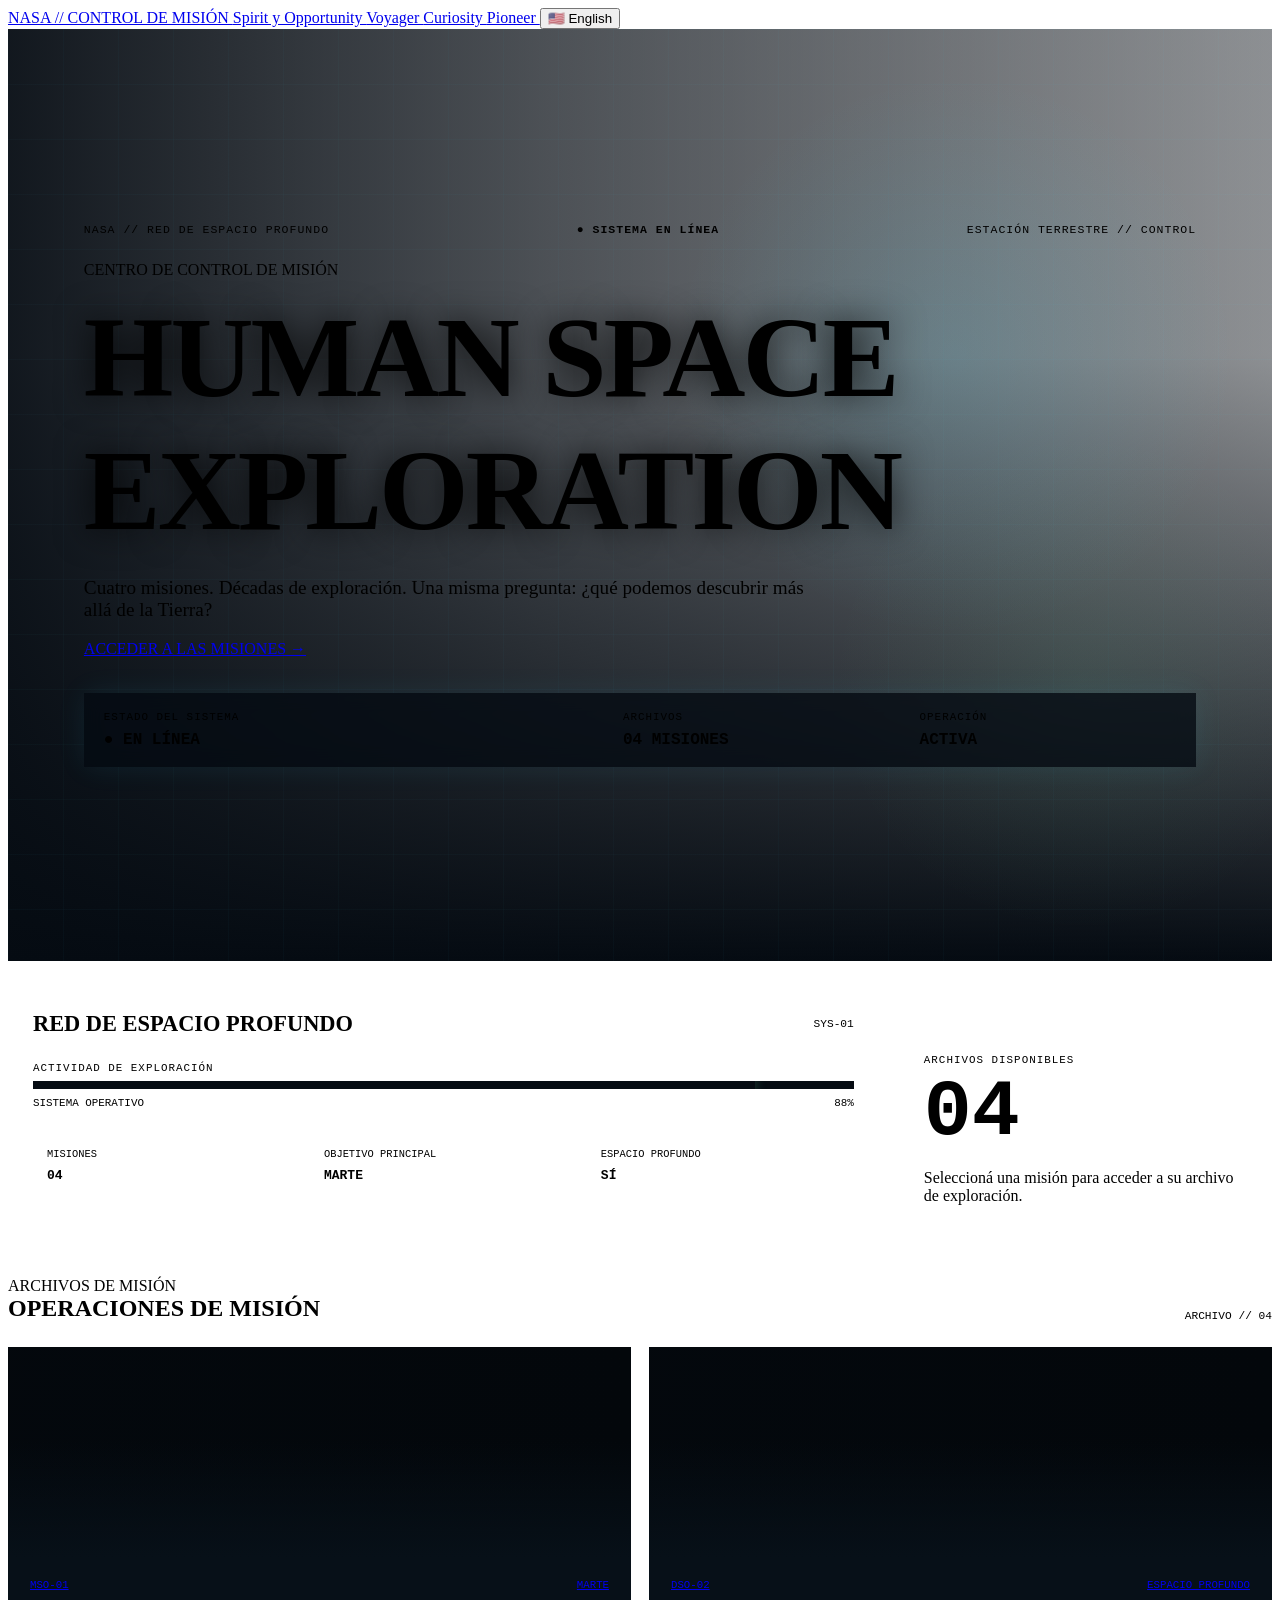
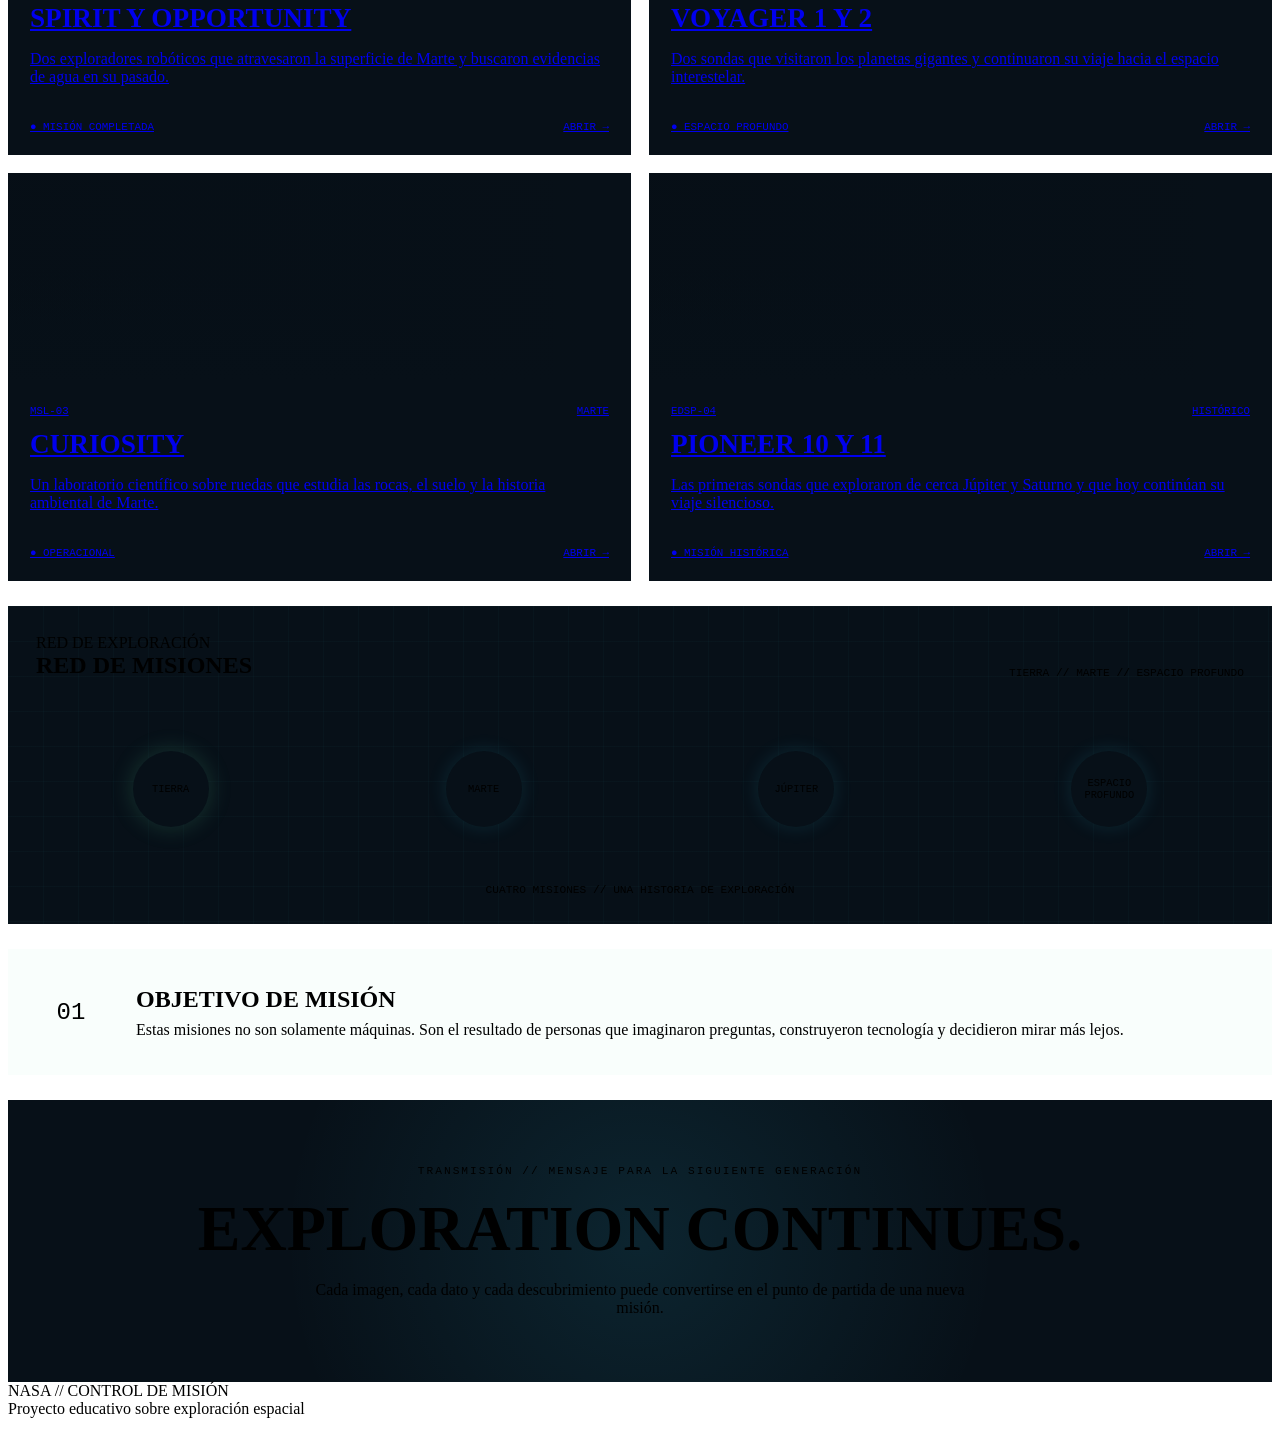
==== index.html @ 4386ae80 "Add files via upload" ====
<!doctype html>
<html lang="es">

<head>
  <meta charset="utf-8">
  <meta name="viewport" content="width=device-width, initial-scale=1">

  <title
    data-es="NASA // Control de Misión"
    data-en="NASA // Mission Control">
    NASA // Control de Misión
  </title>

  <link rel="stylesheet" href="./css/styles.css">

  <style>
    .badge::before{
      content:none;
    }

    .control-hero{
      min-height:88vh;
      display:grid;
      align-items:end;
      position:relative;
      overflow:hidden;
      padding:70px 6%;
      background:
        linear-gradient(90deg,rgba(5,11,18,.94) 0%,rgba(5,11,18,.68) 42%,rgba(5,11,18,.38) 100%),
        linear-gradient(0deg,rgba(5,11,18,1) 0%,rgba(5,11,18,.12) 65%),
        url("https://assets.science.nasa.gov/dynamicimage/assets/science/esd/climate/2023/12/August-2013_1920x1200.jpg") center/cover;
    }

    .control-hero::before{
      content:"";
      position:absolute;
      inset:0;
      background:
        linear-gradient(rgba(57,217,255,.025) 1px,transparent 1px),
        linear-gradient(90deg,rgba(57,217,255,.025) 1px,transparent 1px);
      background-size:55px 55px;
      pointer-events:none;
    }

    .control-hero::after{
      content:"";
      position:absolute;
      inset:0;
      background:
        radial-gradient(circle at 75% 35%,rgba(57,217,255,.12),transparent 25%),
        radial-gradient(circle at 85% 70%,rgba(101,230,165,.07),transparent 20%);
      pointer-events:none;
    }

    .control-inner{
      width:min(1200px,100%);
      margin:auto;
      position:relative;
      z-index:2;
    }

    .control-topline{
      display:flex;
      justify-content:space-between;
      gap:20px;
      flex-wrap:wrap;
      margin-bottom:25px;
      font-family:monospace;
      font-size:.72rem;
      color:var(--muted);
      letter-spacing:1px;
    }

    .control-topline strong{
      color:var(--green);
    }

    .control-title{
      max-width:900px;
    }

    .control-title h1{
      font-size:clamp(3.4rem,9vw,8rem);
      margin:12px 0 20px;
      letter-spacing:-3px;
      text-shadow:0 0 35px rgba(0,0,0,.9);
    }

    .control-title .lead{
      max-width:750px;
      font-size:1.2rem;
    }

    .hero-console{
      margin-top:35px;
      display:grid;
      grid-template-columns:1.4fr .8fr .8fr;
      border:1px solid var(--line);
      background:rgba(5,11,18,.78);
      backdrop-filter:blur(10px);
      box-shadow:0 0 30px rgba(57,217,255,.08);
    }

    .console-cell{
      padding:18px 20px;
      border-right:1px solid var(--line);
    }

    .console-cell:last-child{
      border-right:0;
    }

    .console-label{
      display:block;
      font-family:monospace;
      font-size:.68rem;
      color:var(--muted);
      margin-bottom:7px;
      letter-spacing:1px;
    }

    .console-value{
      color:var(--cyan);
      font-family:monospace;
      font-weight:900;
      font-size:1rem;
    }

    .console-value.green{
      color:var(--green);
    }

    .control-grid{
      display:grid;
      grid-template-columns:1.4fr .6fr;
      gap:20px;
      margin-top:25px;
    }

    .system-card{
      background:linear-gradient(145deg,var(--panel),var(--panel2));
      border:1px solid var(--line);
      padding:25px;
      position:relative;
      overflow:hidden;
    }

    .system-card::before{
      content:"";
      position:absolute;
      left:0;
      top:0;
      width:100%;
      height:2px;
      background:var(--cyan);
    }

    .system-head{
      display:flex;
      justify-content:space-between;
      align-items:center;
      gap:15px;
      margin-bottom:25px;
    }

    .system-head h2{
      margin:0;
      font-size:1.4rem;
    }

    .system-id{
      font-family:monospace;
      color:var(--muted);
      font-size:.7rem;
    }

    .signal-bar{
      height:8px;
      border:1px solid var(--line);
      background:#050b12;
      overflow:hidden;
    }

    .signal-bar span{
      display:block;
      width:88%;
      height:100%;
      background:var(--green);
      box-shadow:0 0 12px rgba(101,230,165,.4);
    }

    .signal-meta{
      display:flex;
      justify-content:space-between;
      margin-top:8px;
      font-family:monospace;
      font-size:.68rem;
      color:var(--muted);
    }

    .system-readout{
      margin-top:25px;
      display:grid;
      grid-template-columns:repeat(3,1fr);
      gap:10px;
    }

    .readout{
      padding:14px;
      border:1px solid var(--line);
      background:rgba(255,255,255,.015);
    }

    .readout span{
      display:block;
      font-family:monospace;
      font-size:.65rem;
      color:var(--muted);
      margin-bottom:5px;
    }

    .readout strong{
      color:var(--cyan);
      font-family:monospace;
    }

    .mission-index{
      display:flex;
      flex-direction:column;
      justify-content:center;
      min-height:100%;
    }

    .mission-index .big-number{
      font-size:5rem;
      line-height:1;
      color:var(--cyan);
      font-family:monospace;
      font-weight:900;
    }

    .mission-index p{
      color:var(--muted);
      margin-bottom:0;
    }

    .section-header{
      display:flex;
      justify-content:space-between;
      align-items:end;
      gap:20px;
      margin-bottom:25px;
    }

    .section-header h2{
      margin:0;
    }

    .section-code{
      font-family:monospace;
      color:var(--muted);
      font-size:.7rem;
    }

    .mission-console-grid{
      display:grid;
      grid-template-columns:1fr 1fr;
      gap:18px;
    }

    .mission-console{
      position:relative;
      display:block;
      padding:0;
      overflow:hidden;
      background:#071018;
      border:1px solid var(--line);
      transition:.25s ease;
    }

    .mission-console:hover{
      border-color:var(--cyan);
      transform:translateY(-3px);
      box-shadow:0 0 25px rgba(57,217,255,.1);
    }

    .mission-image{
      height:210px;
      position:relative;
      overflow:hidden;
      background:#03070b;
    }

    .mission-image::after{
      content:"";
      position:absolute;
      inset:0;
      background:
        linear-gradient(0deg,#071018 0%,transparent 55%),
        linear-gradient(90deg,rgba(5,11,18,.25),transparent);
    }

    .mission-image.spirit{
      background:url("https://assets.science.nasa.gov/dynamicimage/assets/science/psd/mars/downloadable_items/4/42586_MER_twins_white_cyc.png") center/cover no-repeat;
      background-color:#03070b;
    }

    .mission-image.voyager{
      background:url("https://assets.science.nasa.gov/dynamicimage/assets/science/psd/solar/2023/09/p/i/a/pia22835.png") center/cover no-repeat;
      background-color:#03070b;
    }

    .mission-image.curiosity{
      background:url("https://d2pn8kiwq2w21t.cloudfront.net/original_images/jpegPIA16457.jpg") center/cover no-repeat;
    }

    .mission-image.pioneer{
      background:url("https://science.nasa.gov/wp-content/uploads/2023/04/jupiter_pioneer_10_art-jpg.webp") center/cover no-repeat;
    }

    .mission-console-body{
      padding:22px;
    }

    .mission-code{
      display:flex;
      justify-content:space-between;
      gap:10px;
      color:var(--muted);
      font-family:monospace;
      font-size:.67rem;
      margin-bottom:12px;
    }

    .mission-console h3{
      margin:0 0 10px;
      font-size:1.7rem;
      color:var(--text);
    }

    .mission-console p{
      color:var(--muted);
      margin-bottom:20px;
    }

    .mission-footer{
      display:flex;
      justify-content:space-between;
      align-items:center;
      gap:15px;
      border-top:1px solid var(--line);
      padding-top:15px;
      font-family:monospace;
      font-size:.68rem;
    }

    .mission-status{
      color:var(--green);
    }

    .mission-open{
      color:var(--cyan);
    }

    .network{
      margin-top:25px;
      padding:28px;
      border:1px solid var(--line);
      background:
        linear-gradient(rgba(57,217,255,.025) 1px,transparent 1px),
        linear-gradient(90deg,rgba(57,217,255,.025) 1px,transparent 1px),
        #071018;
      background-size:35px 35px;
    }

    .network-map{
      height:170px;
      position:relative;
      display:flex;
      align-items:center;
      justify-content:space-between;
      padding:0 8%;
    }

    .network-line{
      position:absolute;
      left:12%;
      right:12%;
      top:50%;
      height:1px;
      background:var(--cyan);
      opacity:.5;
    }

    .node{
      position:relative;
      z-index:2;
      width:76px;
      height:76px;
      border-radius:50%;
      border:1px solid var(--cyan);
      background:#071018;
      display:grid;
      place-items:center;
      text-align:center;
      font-family:monospace;
      font-size:.65rem;
      color:var(--cyan);
      box-shadow:0 0 20px rgba(57,217,255,.12);
    }

    .node.active{
      border-color:var(--green);
      color:var(--green);
      box-shadow:0 0 25px rgba(101,230,165,.18);
    }

    .network-caption{
      text-align:center;
      color:var(--muted);
      font-family:monospace;
      font-size:.7rem;
      margin-top:10px;
    }

    .objective{
      margin-top:25px;
      display:grid;
      grid-template-columns:80px 1fr;
      gap:20px;
      align-items:center;
      padding:28px;
      border:1px solid var(--green);
      background:rgba(101,230,165,.035);
    }

    .objective-icon{
      width:70px;
      height:70px;
      display:grid;
      place-items:center;
      border:1px solid var(--green);
      color:var(--green);
      font-family:monospace;
      font-size:1.5rem;
    }

    .objective h2{
      margin:0 0 8px;
      font-size:1.5rem;
      color:var(--green);
    }

    .objective p{
      margin:0;
      color:var(--muted);
    }

    .final-control{
      margin-top:25px;
      text-align:center;
      padding:65px 25px;
      border:1px solid var(--line);
      background:
        radial-gradient(circle at center,rgba(57,217,255,.1),transparent 55%),
        #071018;
    }

    .final-control .terminal{
      font-family:monospace;
      color:var(--green);
      font-size:.7rem;
      letter-spacing:2px;
    }

    .final-control h2{
      font-size:clamp(2rem,5vw,4rem);
      margin:15px 0;
      color:var(--text);
    }

    .final-control p{
      max-width:700px;
      margin:auto;
      color:var(--muted);
    }

    @media(max-width:800px){
      .hero-console,
      .control-grid,
      .mission-console-grid{
        grid-template-columns:1fr;
      }

      .console-cell{
        border-right:0;
        border-bottom:1px solid var(--line);
      }

      .console-cell:last-child{
        border-bottom:0;
      }

      .system-readout{
        grid-template-columns:1fr;
      }

      .mission-index{
        min-height:auto;
      }
    }

    @media(max-width:600px){
      .control-hero{
        min-height:80vh;
        padding:55px 5%;
      }

      .control-title h1{
        letter-spacing:-1px;
      }

      .network-map{
        padding:0 2%;
      }

      .network-line{
        left:8%;
        right:8%;
      }

      .node{
        width:60px;
        height:60px;
        font-size:.55rem;
      }

      .objective{
        grid-template-columns:1fr;
        text-align:center;
      }

      .objective-icon{
        margin:auto;
      }
    }
  </style>
</head>

<body>

<nav class="nav">

  <a class="logo" href="index.html"
     data-es="NASA // CONTROL DE MISIÓN"
     data-en="NASA // MISSION CONTROL">
    NASA // CONTROL DE MISIÓN
  </a>

  <a href="spirit-opportunity.html"
     data-es="Spirit y Opportunity"
     data-en="Spirit &amp; Opportunity">
    Spirit y Opportunity
  </a>

  <a href="voyager.html"
     data-es="Voyager"
     data-en="Voyager">
    Voyager
  </a>

  <a href="curiosity.html"
     data-es="Curiosity"
     data-en="Curiosity">
    Curiosity
  </a>

  <a href="pioneer.html"
     data-es="Pioneer"
     data-en="Pioneer">
    Pioneer
  </a>

  <button class="lang"
          id="langButton"
          data-es="🇺🇸 English"
          data-en="🇪🇸 Español">
    🇺🇸 English
  </button>

</nav>


<header class="control-hero">

  <div class="control-inner">

    <div class="control-topline">

      <span
        data-es="NASA // RED DE ESPACIO PROFUNDO"
        data-en="NASA // DEEP SPACE NETWORK">
        NASA // RED DE ESPACIO PROFUNDO
      </span>

      <span>
        <strong
          data-es="● SISTEMA EN LÍNEA"
          data-en="● SYSTEM ONLINE">
          ● SISTEMA EN LÍNEA
        </strong>
      </span>

      <span
        data-es="ESTACIÓN TERRESTRE // CONTROL"
        data-en="EARTH STATION // CONTROL">
        ESTACIÓN TERRESTRE // CONTROL
      </span>

    </div>


    <div class="control-title">

      <span class="badge"
            data-es="CENTRO DE CONTROL DE MISIÓN"
            data-en="MISSION CONTROL CENTER">
        CENTRO DE CONTROL DE MISIÓN
      </span>

      <h1 data-es="HUMAN SPACE EXPLORATION"
          data-en="HUMAN SPACE EXPLORATION">
          HUMAN SPACE EXPLORATION
      </h1>

      <p class="lead"
         data-es="Cuatro misiones. Décadas de exploración. Una misma pregunta: ¿qué podemos descubrir más allá de la Tierra?"
         data-en="Four missions. Decades of exploration. One question: what can we discover beyond Earth?">
        Cuatro misiones. Décadas de exploración. Una misma pregunta:
        ¿qué podemos descubrir más allá de la Tierra?
      </p>

      <a class="btn"
         href="#missions"
         data-es="ACCEDER A LAS MISIONES →"
         data-en="ACCESS MISSIONS →">
        ACCEDER A LAS MISIONES →
      </a>

    </div>


    <div class="hero-console">

      <div class="console-cell">

        <span class="console-label"
              data-es="ESTADO DEL SISTEMA"
              data-en="SYSTEM STATUS">
          ESTADO DEL SISTEMA
        </span>

        <span class="console-value green"
              data-es="● EN LÍNEA"
              data-en="● ONLINE">
          ● EN LÍNEA
        </span>

      </div>


      <div class="console-cell">

        <span class="console-label"
              data-es="ARCHIVOS"
              data-en="ARCHIVES">
          ARCHIVOS
        </span>

        <span class="console-value"
              data-es="04 MISIONES"
              data-en="04 MISSIONS">
          04 MISIONES
        </span>

      </div>


      <div class="console-cell">

        <span class="console-label"
              data-es="OPERACIÓN"
              data-en="OPERATION">
          OPERACIÓN
        </span>

        <span class="console-value"
              data-es="ACTIVA"
              data-en="ACTIVE">
          ACTIVA
        </span>

      </div>

    </div>

  </div>

</header>


<main class="container">

  <section class="control-grid">

    <div class="system-card">

      <div class="system-head">

        <h2
          data-es="RED DE ESPACIO PROFUNDO"
          data-en="DEEP SPACE NETWORK">
          RED DE ESPACIO PROFUNDO
        </h2>

        <span class="system-id">SYS-01</span>

      </div>


      <span class="console-label"
            data-es="ACTIVIDAD DE EXPLORACIÓN"
            data-en="EXPLORATION ACTIVITY">
        ACTIVIDAD DE EXPLORACIÓN
      </span>


      <div class="signal-bar">
        <span></span>
      </div>


      <div class="signal-meta">

        <span
          data-es="SISTEMA OPERATIVO"
          data-en="SYSTEM OPERATIONAL">
          SISTEMA OPERATIVO
        </span>

        <span>88%</span>

      </div>


      <div class="system-readout">

        <div class="readout">

          <span
            data-es="MISIONES"
            data-en="MISSIONS">
            MISIONES
          </span>

          <strong>04</strong>

        </div>


        <div class="readout">

          <span
            data-es="OBJETIVO PRINCIPAL"
            data-en="PRIMARY TARGET">
            OBJETIVO PRINCIPAL
          </span>

          <strong
            data-es="MARTE"
            data-en="MARS">
            MARTE
          </strong>

        </div>


        <div class="readout">

          <span
            data-es="ESPACIO PROFUNDO"
            data-en="DEEP SPACE">
            ESPACIO PROFUNDO
          </span>

          <strong
            data-es="SÍ"
            data-en="YES">
            SÍ
          </strong>

        </div>

      </div>

    </div>


    <div class="system-card mission-index">

      <span class="console-label"
            data-es="ARCHIVOS DISPONIBLES"
            data-en="AVAILABLE ARCHIVES">
        ARCHIVOS DISPONIBLES
      </span>

      <div class="big-number">04</div>

      <p
        data-es="Seleccioná una misión para acceder a su archivo de exploración."
        data-en="Select a mission to access its exploration archive.">
        Seleccioná una misión para acceder a su archivo de exploración.
      </p>

    </div>

  </section>


  <section id="missions" style="padding-top:55px;">

    <div class="section-header">

      <div>

        <span class="badge"
              data-es="ARCHIVOS DE MISIÓN"
              data-en="MISSION ARCHIVES">
          ARCHIVOS DE MISIÓN
        </span>

        <h2
          data-es="OPERACIONES DE MISIÓN"
          data-en="MISSION OPERATIONS">
          OPERACIONES DE MISIÓN
        </h2>

      </div>

      <span class="section-code"
            data-es="ARCHIVO // 04"
            data-en="ARCHIVE // 04">
        ARCHIVO // 04
      </span>

    </div>


    <div class="mission-console-grid">


      <a class="mission-console"
         href="spirit-opportunity.html">

        <div class="mission-image spirit"></div>

        <div class="mission-console-body">

          <div class="mission-code">
            <span>MSO-01</span>
            <span
              data-es="MARTE"
              data-en="MARS">
              MARTE
            </span>
          </div>

          <h3 data-es="SPIRIT Y OPPORTUNITY" data-en="SPIRIT &amp; OPPORTUNITY">SPIRIT Y OPPORTUNITY</h3>

          <p
            data-es="Dos exploradores robóticos que atravesaron la superficie de Marte y buscaron evidencias de agua en su pasado."
            data-en="Two robotic explorers that crossed the surface of Mars and searched for evidence of water in its past.">
            Dos exploradores robóticos que atravesaron la superficie de Marte
            y buscaron evidencias de agua en su pasado.
          </p>

          <div class="mission-footer">

            <span class="mission-status"
                  data-es="● MISIÓN COMPLETADA"
                  data-en="● MISSION COMPLETE">
              ● MISIÓN COMPLETADA
            </span>

            <span class="mission-open"
                  data-es="ABRIR →"
                  data-en="OPEN →">
              ABRIR →
            </span>

          </div>

        </div>

      </a>


      <a class="mission-console"
         href="voyager.html">

        <div class="mission-image voyager"></div>

        <div class="mission-console-body">

          <div class="mission-code">
            <span>DSO-02</span>
            <span
              data-es="ESPACIO PROFUNDO"
              data-en="DEEP SPACE">
              ESPACIO PROFUNDO
            </span>
          </div>

          <h3 data-es="VOYAGER 1 Y 2" data-en="VOYAGER 1 &amp; 2">VOYAGER 1 Y 2</h3>

          <p
            data-es="Dos sondas que visitaron los planetas gigantes y continuaron su viaje hacia el espacio interestelar."
            data-en="Two probes that visited the giant planets and continued their journey into interstellar space.">
            Dos sondas que visitaron los planetas gigantes y continuaron
            su viaje hacia el espacio interestelar.
          </p>

          <div class="mission-footer">

            <span class="mission-status"
                  data-es="● ESPACIO PROFUNDO"
                  data-en="● DEEP SPACE">
              ● ESPACIO PROFUNDO
            </span>

            <span class="mission-open"
                  data-es="ABRIR →"
                  data-en="OPEN →">
              ABRIR →
            </span>

          </div>

        </div>

      </a>


      <a class="mission-console"
         href="curiosity.html">

        <div class="mission-image curiosity"></div>

        <div class="mission-console-body">

          <div class="mission-code">
            <span>MSL-03</span>
            <span
              data-es="MARTE"
              data-en="MARS">
              MARTE
            </span>
          </div>

          <h3 data-es="CURIOSITY" data-en="CURIOSITY">CURIOSITY</h3>

          <p
            data-es="Un laboratorio científico sobre ruedas que estudia las rocas, el suelo y la historia ambiental de Marte."
            data-en="A science laboratory on wheels studying rocks, soil and the environmental history of Mars.">
            Un laboratorio científico sobre ruedas que estudia las rocas,
            el suelo y la historia ambiental de Marte.
          </p>

          <div class="mission-footer">

            <span class="mission-status"
                  data-es="● OPERACIONAL"
                  data-en="● OPERATIONAL">
              ● OPERACIONAL
            </span>

            <span class="mission-open"
                  data-es="ABRIR →"
                  data-en="OPEN →">
              ABRIR →
            </span>

          </div>

        </div>

      </a>


      <a class="mission-console"
         href="pioneer.html">

        <div class="mission-image pioneer"></div>

        <div class="mission-console-body">

          <div class="mission-code">
            <span>EDSP-04</span>
            <span
              data-es="HISTÓRICO"
              data-en="HISTORICAL">
              HISTÓRICO
            </span>
          </div>

          <h3 data-es="PIONEER 10 Y 11" data-en="PIONEER 10 &amp; 11">PIONEER 10 Y 11</h3>

          <p
            data-es="Las primeras sondas que exploraron de cerca Júpiter y Saturno y que hoy continúan su viaje silencioso."
            data-en="The first probes to explore Jupiter and Saturn up close, now continuing their silent journey.">
            Las primeras sondas que exploraron de cerca Júpiter y Saturno
            y que hoy continúan su viaje silencioso.
          </p>

          <div class="mission-footer">

            <span class="mission-status"
                  data-es="● MISIÓN HISTÓRICA"
                  data-en="● HISTORICAL MISSION">
              ● MISIÓN HISTÓRICA
            </span>

            <span class="mission-open"
                  data-es="ABRIR →"
                  data-en="OPEN →">
              ABRIR →
            </span>

          </div>

        </div>

      </a>

    </div>

  </section>


  <section class="network">

    <div class="section-header">

      <div>

        <span class="badge"
              data-es="RED DE EXPLORACIÓN"
              data-en="EXPLORATION NETWORK">
          RED DE EXPLORACIÓN
        </span>

        <h2
          data-es="RED DE MISIONES"
          data-en="MISSION NETWORK">
          RED DE MISIONES
        </h2>

      </div>

      <span class="section-code"
            data-es="TIERRA // MARTE // ESPACIO PROFUNDO"
            data-en="EARTH // MARS // DEEP SPACE">
        TIERRA // MARTE // ESPACIO PROFUNDO
      </span>

    </div>


    <div class="network-map">

      <div class="network-line"></div>

      <div class="node active"
           data-es="TIERRA"
           data-en="EARTH">
        TIERRA
      </div>

      <div class="node"
           data-es="MARTE"
           data-en="MARS">
        MARTE
      </div>

      <div class="node"
           data-es="JÚPITER"
           data-en="JUPITER">
        JÚPITER
      </div>

      <div class="node"
           data-es="ESPACIO PROFUNDO"
           data-en="DEEP SPACE">
        ESPACIO PROFUNDO
      </div>

    </div>


    <div class="network-caption"
         data-es="CUATRO MISIONES // UNA HISTORIA DE EXPLORACIÓN"
         data-en="FOUR MISSIONS // ONE STORY OF EXPLORATION">
      CUATRO MISIONES // UNA HISTORIA DE EXPLORACIÓN
    </div>

  </section>


  <section class="objective">

    <div class="objective-icon">01</div>

    <div>

      <h2
        data-es="OBJETIVO DE MISIÓN"
        data-en="MISSION OBJECTIVE">
        OBJETIVO DE MISIÓN
      </h2>

      <p
        data-es="Estas misiones no son solamente máquinas. Son el resultado de personas que imaginaron preguntas, construyeron tecnología y decidieron mirar más lejos."
        data-en="These missions are more than machines. They are the result of people who imagined questions, built technology, and decided to look farther.">
        Estas misiones no son solamente máquinas. Son el resultado de
        personas que imaginaron preguntas, construyeron tecnología y
        decidieron mirar más lejos.
      </p>

    </div>

  </section>


  <section class="final-control">

    <div class="terminal"
         data-es="TRANSMISIÓN // MENSAJE PARA LA SIGUIENTE GENERACIÓN"
         data-en="TRANSMISSION // MESSAGE FOR THE NEXT GENERATION">
      TRANSMISIÓN // MENSAJE PARA LA SIGUIENTE GENERACIÓN
    </div>

    <h2 
      data-es="EXPLORATION CONTINUES."
      data-en="EXPLORATION CONTINUES.">
       EXPLORATION CONTINUES.
    </h2>

    <p
      data-es="Cada imagen, cada dato y cada descubrimiento puede convertirse en el punto de partida de una nueva misión."
      data-en="Every image, every piece of data, and every discovery can become the starting point of a new mission.">
      Cada imagen, cada dato y cada descubrimiento puede convertirse
      en el punto de partida de una nueva misión.
    </p>

  </section>

</main>


<footer>

  <span
    data-es="NASA // CONTROL DE MISIÓN"
    data-en="NASA // MISSION CONTROL">
    NASA // CONTROL DE MISIÓN
  </span>

  <br>

  <span class="small"
        data-es="Proyecto educativo sobre exploración espacial"
        data-en="Educational project about space exploration">
    Proyecto educativo sobre exploración espacial
  </span>

</footer>


<script src="js/script.js"></script>

<script>
function syncIndexLanguage(){
  const currentLang = localStorage.getItem("nasaLang") || "es";

  document.documentElement.lang = currentLang;

  document.title =
    currentLang === "en"
      ? "NASA // Mission Control"
      : "NASA // Control de Misión";
}

syncIndexLanguage();

const langButton = document.getElementById("langButton");

if(langButton){
  langButton.addEventListener("click",function(){
    setTimeout(syncIndexLanguage,0);
  });
}
</script>

</body>
</html>
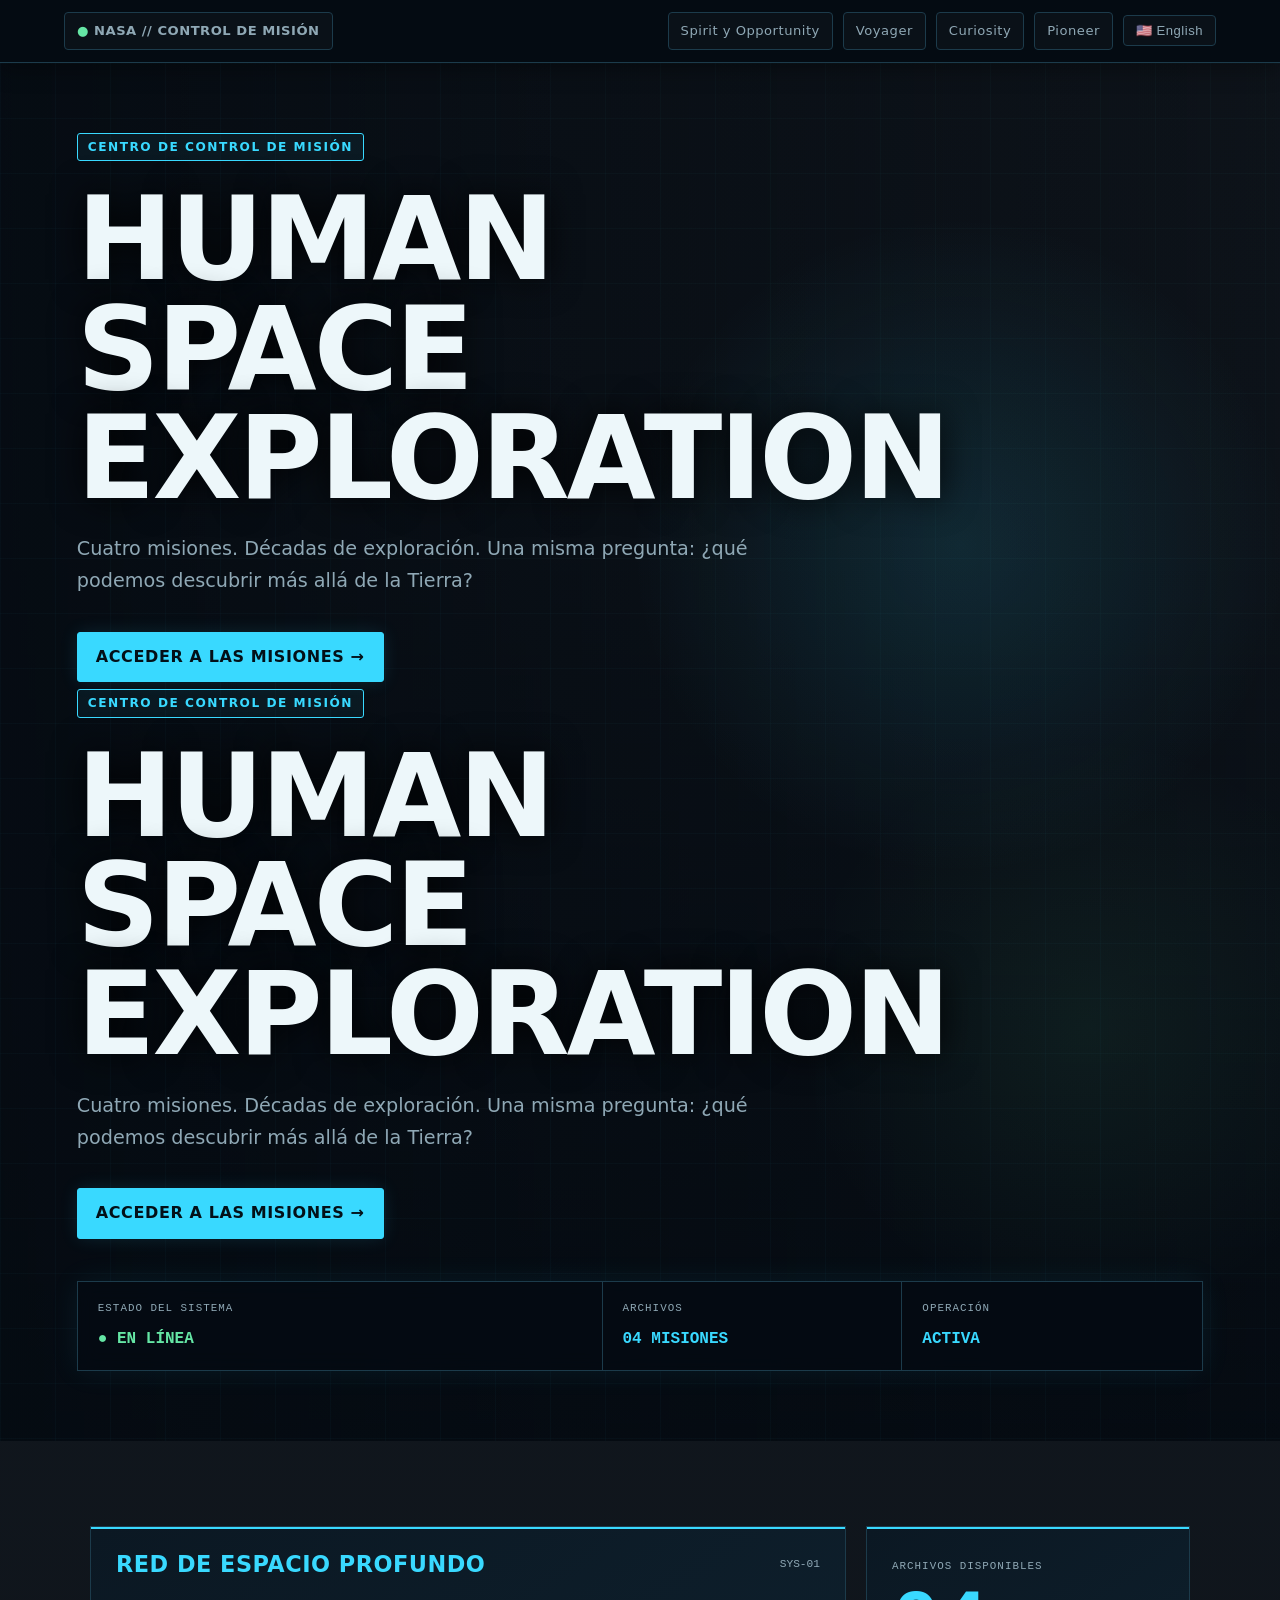
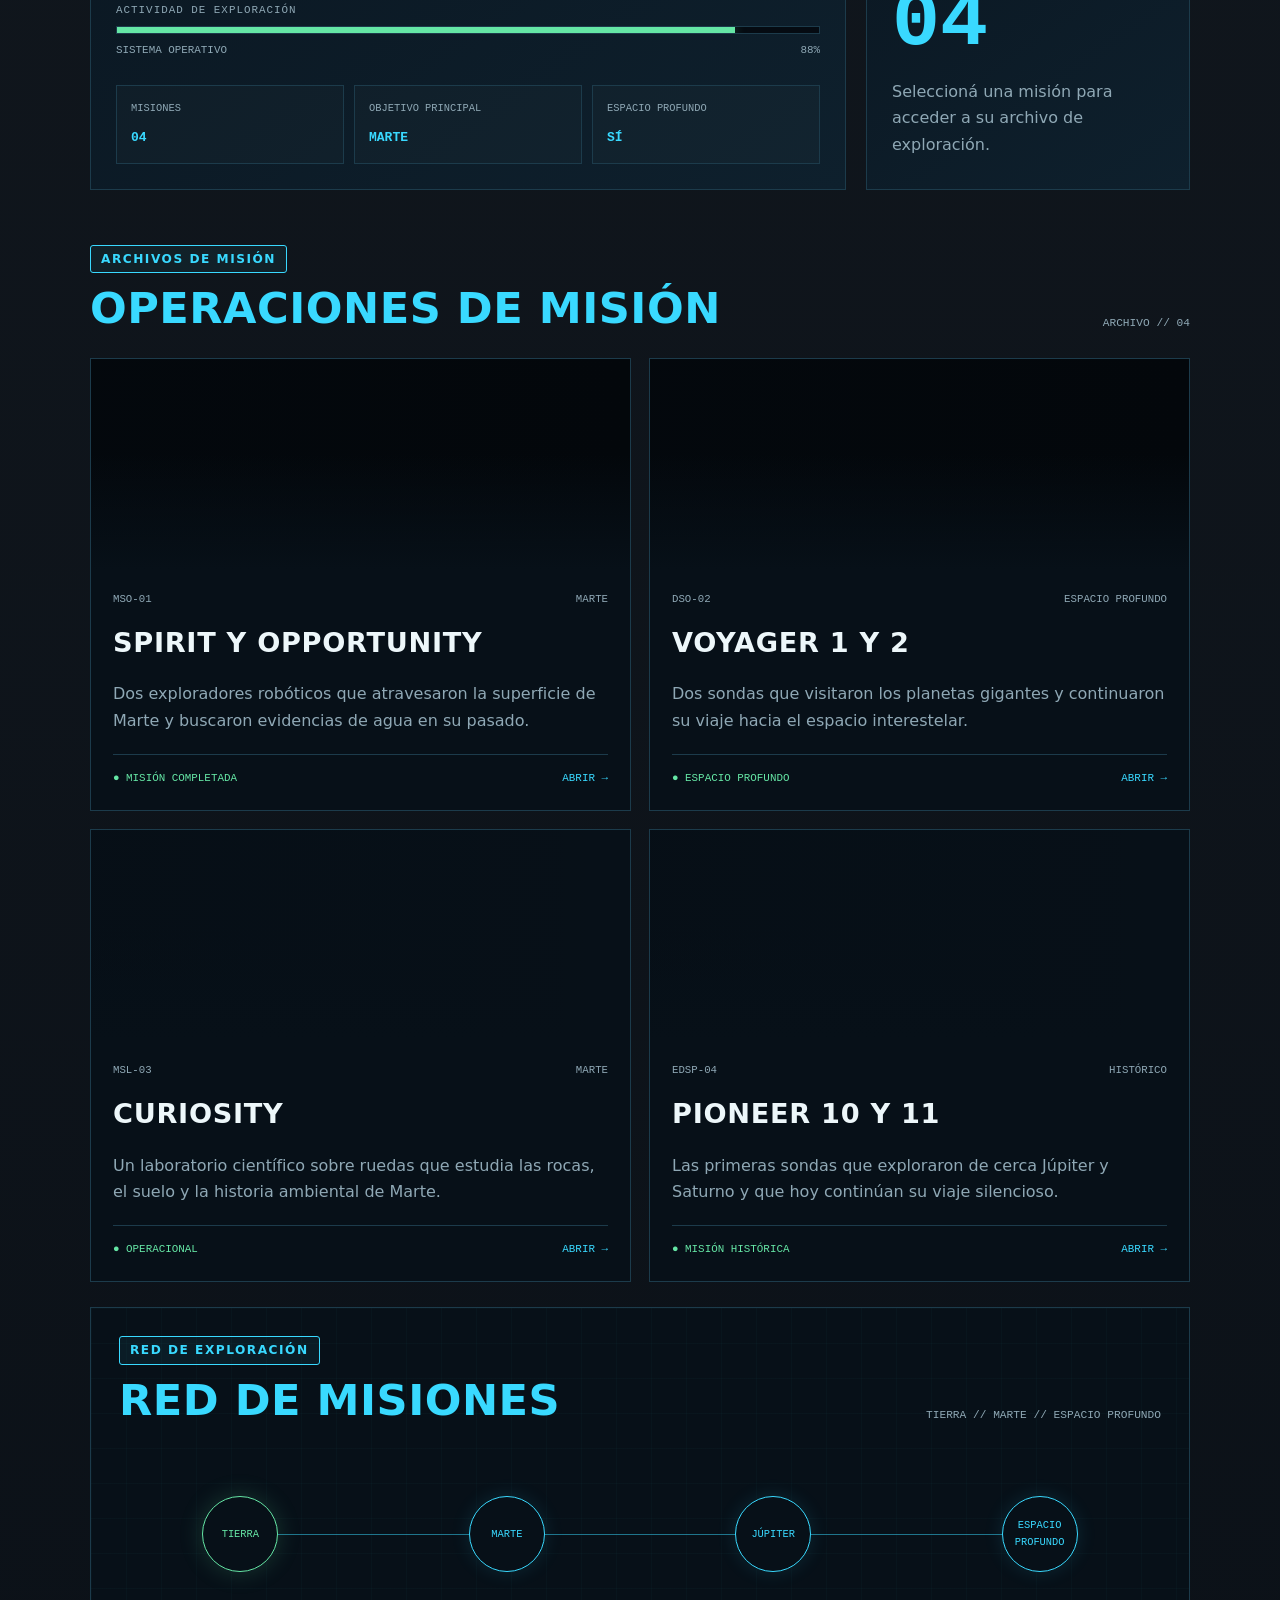
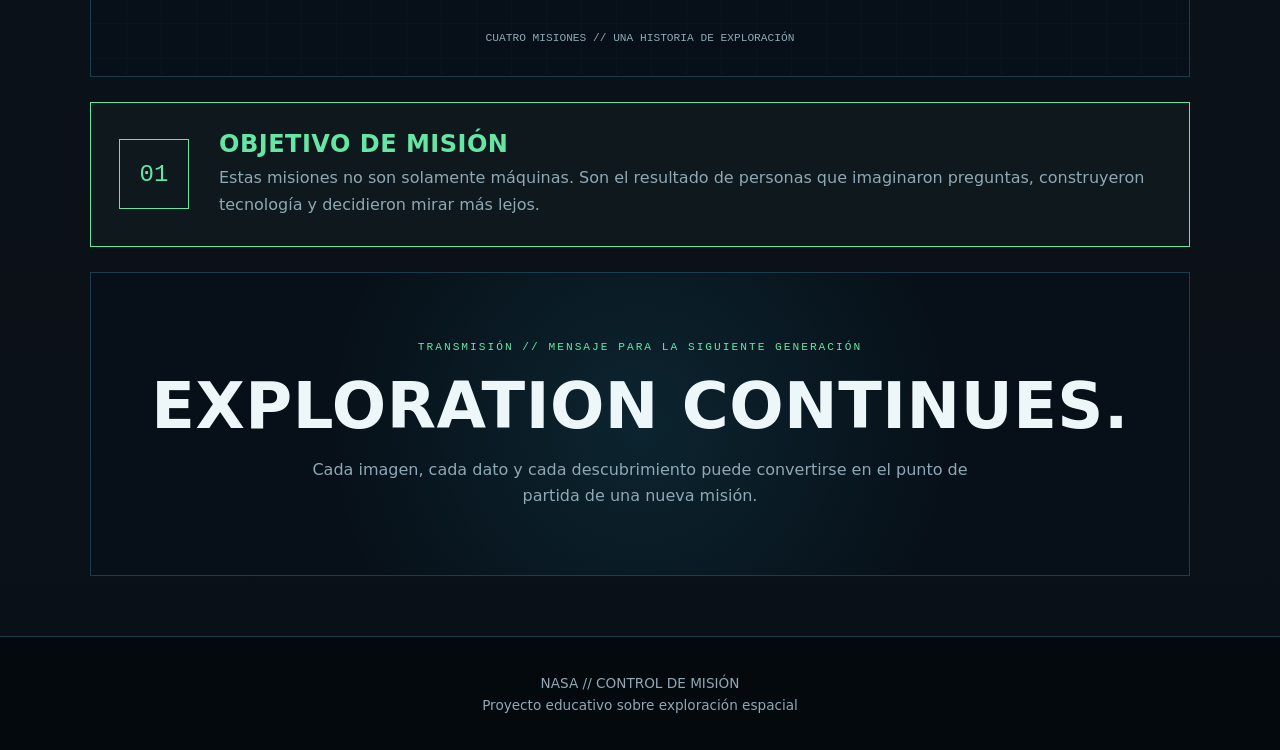
==== commit 14bc669c: "Add files via upload" ====
--- a/index.html
+++ b/index.html
@@ -593,31 +593,36 @@
 
 <header class="control-hero">
 
-  <div class="control-inner">
-
-    <div class="control-topline">
-
-      <span
-        data-es="NASA // RED DE ESPACIO PROFUNDO"
-        data-en="NASA // DEEP SPACE NETWORK">
-        NASA // RED DE ESPACIO PROFUNDO
-      </span>
-
-      <span>
-        <strong
-          data-es="● SISTEMA EN LÍNEA"
-          data-en="● SYSTEM ONLINE">
-          ● SISTEMA EN LÍNEA
-        </strong>
-      </span>
-
-      <span
-        data-es="ESTACIÓN TERRESTRE // CONTROL"
-        data-en="EARTH STATION // CONTROL">
-        ESTACIÓN TERRESTRE // CONTROL
-      </span>
-
-    </div>
+ <div class="control-inner">
+
+  <div class="control-title">
+
+    <span class="badge"
+          data-es="CENTRO DE CONTROL DE MISIÓN"
+          data-en="MISSION CONTROL CENTER">
+      CENTRO DE CONTROL DE MISIÓN
+    </span>
+
+    <h1 data-es="HUMAN SPACE EXPLORATION"
+        data-en="HUMAN SPACE EXPLORATION">
+        HUMAN SPACE EXPLORATION
+    </h1>
+
+    <p class="lead"
+       data-es="Cuatro misiones. Décadas de exploración. Una misma pregunta: ¿qué podemos descubrir más allá de la Tierra?"
+       data-en="Four missions. Decades of exploration. One question: what can we discover beyond Earth?">
+      Cuatro misiones. Décadas de exploración. Una misma pregunta:
+      ¿qué podemos descubrir más allá de la Tierra?
+    </p>
+
+    <a class="btn"
+       href="#missions"
+       data-es="ACCEDER A LAS MISIONES →"
+       data-en="ACCESS MISSIONS →">
+      ACCEDER A LAS MISIONES →
+    </a>
+
+  </div>
 
 
     <div class="control-title">
--- a/css/styles.css
+++ b/css/styles.css
@@ -0,0 +1,858 @@
+:root{
+  --bg:#050b12;
+  --bg2:#08131d;
+  --panel:#0b1823;
+  --panel2:#0e202d;
+  --line:#1c3b4b;
+
+  --text:#edf7fa;
+  --muted:#8fa8b5;
+
+  --cyan:#39d9ff;
+  --blue:#168dcc;
+  --green:#65e6a5;
+  --yellow:#f4d35e;
+  --red:#ff5c5c;
+
+  --glow:0 0 22px rgba(57,217,255,.12);
+}
+
+*{
+  box-sizing:border-box;
+}
+
+html{
+  scroll-behavior:smooth;
+}
+
+body{
+  margin:0;
+  font-family:
+    "Segoe UI",
+    system-ui,
+    -apple-system,
+    sans-serif;
+
+  color:var(--text);
+  background:
+    linear-gradient(rgba(5,11,18,.94),rgba(5,11,18,.98)),
+    repeating-linear-gradient(
+      0deg,
+      transparent 0,
+      transparent 3px,
+      rgba(255,255,255,.012) 4px
+    );
+
+  line-height:1.65;
+}
+
+a{
+  color:inherit;
+  text-decoration:none;
+}
+
+.nav{
+  position:sticky;
+  top:0;
+  z-index:20;
+
+  display:flex;
+  align-items:center;
+  gap:10px;
+  flex-wrap:wrap;
+
+  padding:12px 5%;
+
+  background:rgba(5,11,18,.96);
+
+  border-bottom:1px solid var(--line);
+
+  box-shadow:
+    0 4px 25px rgba(0,0,0,.4);
+}
+
+.logo{
+  margin-right:auto;
+
+  font-weight:900;
+  letter-spacing:2px;
+
+  color:var(--cyan);
+
+  text-transform:uppercase;
+}
+
+.logo::before{
+  content:"● ";
+  color:var(--green);
+}
+
+.nav a,
+.lang{
+  padding:7px 12px;
+
+  border:1px solid var(--line);
+
+  border-radius:4px;
+
+  color:var(--muted);
+
+  background:rgba(255,255,255,.025);
+
+  font-size:.82rem;
+
+  letter-spacing:.5px;
+
+  transition:.2s;
+}
+
+.nav a:hover,
+.lang:hover{
+  color:var(--cyan);
+  border-color:var(--cyan);
+
+  background:rgba(57,217,255,.06);
+
+  box-shadow:var(--glow);
+}
+
+.lang{
+  cursor:pointer;
+}
+
+.hero{
+  position:relative;
+
+  min-height:62vh;
+
+  display:grid;
+  place-items:center;
+
+  text-align:left;
+
+  padding:80px 6%;
+
+  overflow:hidden;
+
+  background:
+    radial-gradient(
+      circle at 70% 40%,
+      rgba(22,141,204,.16),
+      transparent 35%
+    ),
+    linear-gradient(
+      90deg,
+      #050b12 0%,
+      #07131d 60%,
+      #081923 100%
+    );
+
+  border-bottom:1px solid var(--line);
+}
+
+.hero::before{
+  content:"";
+
+  position:absolute;
+  inset:0;
+
+  background:
+    linear-gradient(
+      90deg,
+      transparent 49.8%,
+      rgba(57,217,255,.04) 50%,
+      transparent 50.2%
+    ),
+    linear-gradient(
+      0deg,
+      transparent 49.8%,
+      rgba(57,217,255,.04) 50%,
+      transparent 50.2%
+    );
+
+  background-size:80px 80px;
+
+  pointer-events:none;
+}
+
+.hero-inner{
+  width:min(1100px,100%);
+
+  position:relative;
+  z-index:2;
+}
+
+.badge{
+  display:inline-block;
+
+  padding:5px 10px;
+
+  border:1px solid var(--cyan);
+
+  border-radius:3px;
+
+  color:var(--cyan);
+
+  background:rgba(57,217,255,.06);
+
+  font-weight:700;
+
+  font-size:.76rem;
+
+  letter-spacing:1.5px;
+
+  text-transform:uppercase;
+}
+
+.badge::before{
+  content:"MISSION // ";
+  color:var(--muted);
+}
+
+h1{
+  font-size:clamp(2.8rem,8vw,6rem);
+
+  line-height:.95;
+
+  margin:18px 0;
+
+  letter-spacing:-2px;
+
+  text-transform:uppercase;
+
+  text-shadow:
+    0 0 30px rgba(57,217,255,.12);
+}
+
+h2{
+  font-size:clamp(1.7rem,4vw,2.7rem);
+
+  color:var(--cyan);
+
+  line-height:1.1;
+
+  text-transform:uppercase;
+
+  letter-spacing:.5px;
+}
+
+h3{
+  color:var(--yellow);
+
+  text-transform:uppercase;
+
+  letter-spacing:.7px;
+}
+
+.lead{
+  font-size:1.08rem;
+
+  color:var(--muted);
+
+  max-width:800px;
+
+  margin:0 0 28px;
+}
+
+.btn{
+  display:inline-block;
+
+  margin:7px 7px 7px 0;
+
+  padding:11px 18px;
+
+  border-radius:3px;
+
+  background:var(--cyan);
+
+  color:#031018;
+
+  font-weight:900;
+
+  border:1px solid var(--cyan);
+
+  cursor:pointer;
+
+  text-transform:uppercase;
+
+  letter-spacing:.6px;
+
+  box-shadow:0 0 18px rgba(57,217,255,.12);
+
+  transition:.2s;
+}
+
+.btn:hover{
+  transform:translateY(-2px);
+
+  box-shadow:
+    0 0 25px rgba(57,217,255,.3);
+}
+
+.btn.alt{
+  background:transparent;
+
+  color:var(--cyan);
+
+  border:1px solid var(--cyan);
+}
+
+.container{
+  width:min(1100px,90%);
+
+  margin:auto;
+
+  padding:60px 0;
+}
+
+.grid{
+  display:grid;
+
+  grid-template-columns:
+    repeat(auto-fit,minmax(240px,1fr));
+
+  gap:14px;
+}
+
+.card{
+  position:relative;
+
+  background:
+    linear-gradient(
+      145deg,
+      rgba(11,24,35,.98),
+      rgba(8,20,30,.98)
+    );
+
+  border:1px solid var(--line);
+
+  border-radius:4px;
+
+  padding:24px;
+
+  box-shadow:var(--glow);
+
+  overflow:hidden;
+}
+
+.card::before{
+  content:"";
+
+  position:absolute;
+
+  top:0;
+  left:0;
+
+  width:35px;
+  height:2px;
+
+  background:var(--cyan);
+}
+
+.card:hover{
+  border-color:#286276;
+
+  box-shadow:
+    0 0 28px rgba(57,217,255,.08);
+
+  transform:translateY(-2px);
+
+  transition:.2s;
+}
+
+.card strong{
+  color:var(--cyan);
+}
+
+.stat{
+  font-size:2rem;
+
+  font-weight:900;
+
+  color:var(--cyan);
+
+  font-family:
+    "Courier New",
+    monospace;
+
+  letter-spacing:1px;
+}
+
+.stat::after{
+  content:"";
+}
+
+.timeline{
+  border-left:2px solid var(--line);
+
+  padding-left:28px;
+}
+
+.timeline article{
+  margin:0 0 32px;
+
+  position:relative;
+}
+
+.timeline article:before{
+  content:"";
+
+  position:absolute;
+
+  left:-36px;
+
+  top:7px;
+
+  width:10px;
+  height:10px;
+
+  background:var(--cyan);
+
+  border:2px solid var(--bg);
+
+  border-radius:50%;
+
+  box-shadow:
+    0 0 10px rgba(57,217,255,.5);
+}
+
+.callout{
+  padding:22px;
+
+  border-radius:4px;
+
+  margin:25px 0;
+
+  background:
+    rgba(101,230,165,.035);
+
+  border:1px solid rgba(101,230,165,.35);
+
+  position:relative;
+}
+
+.callout::before{
+  content:"SYSTEM NOTE";
+
+  display:block;
+
+  margin-bottom:8px;
+
+  color:var(--green);
+
+  font-size:.7rem;
+
+  font-weight:900;
+
+  letter-spacing:1.5px;
+}
+
+.moral{
+  text-align:center;
+
+  padding:50px 25px;
+
+  border-radius:4px;
+
+  background:
+    linear-gradient(
+      135deg,
+      rgba(57,217,255,.06),
+      rgba(22,141,204,.03)
+    );
+
+  border:1px solid var(--line);
+}
+
+.moral h2{
+  color:var(--text);
+}
+
+.quiz{
+  margin-top:30px;
+
+  border-color:#31566a;
+}
+
+.quiz::before{
+  background:var(--yellow);
+}
+
+.question{
+  margin-bottom:22px;
+}
+
+.question button{
+  display:block;
+
+  width:100%;
+
+  text-align:left;
+
+  margin:8px 0;
+
+  padding:13px 15px;
+
+  border-radius:3px;
+
+  border:1px solid var(--line);
+
+  background:#07131d;
+
+  color:var(--text);
+
+  cursor:pointer;
+
+  transition:.2s;
+}
+
+.question button:hover{
+  border-color:var(--cyan);
+
+  background:rgba(57,217,255,.05);
+
+  color:var(--cyan);
+}
+
+.result{
+  font-weight:900;
+
+  margin-top:15px;
+
+  color:var(--green);
+}
+
+footer{
+  text-align:center;
+
+  padding:35px 5%;
+
+  color:var(--muted);
+
+  border-top:1px solid var(--line);
+
+  background:#04090e;
+
+  font-size:.85rem;
+}
+
+.small{
+  font-size:.85rem;
+
+  color:var(--muted);
+}
+
+@media(max-width:650px){
+
+  .nav{
+    position:relative;
+  }
+
+  .nav a{
+    font-size:.78rem;
+  }
+
+  .hero{
+    min-height:55vh;
+
+    padding:60px 5%;
+  }
+
+  h1{
+    letter-spacing:-1px;
+  }
+
+  .container{
+    width:92%;
+  }
+
+}
+
+.mission-photo {
+  margin: 30px 0;
+  border: 1px solid var(--line);
+  background: #02070c;
+  box-shadow: var(--glow);
+  overflow: hidden;
+}
+
+.mission-photo img {
+  display: block;
+  width: 100%;
+  height: auto;
+  max-height: 650px;
+  object-fit: cover;
+}
+
+.photo-info {
+  padding: 14px 18px;
+  border-top: 1px solid var(--line);
+  display: flex;
+  justify-content: space-between;
+  gap: 15px;
+  flex-wrap: wrap;
+  font-family: monospace;
+  font-size: .78rem;
+  color: var(--muted);
+}
+
+.photo-info strong {
+  color: var(--cyan);
+}
+
+.photo-credit {
+  color: var(--muted);
+  font-size: .75rem;
+  margin-top: 8px;
+}
+
+.photo-wide img {
+  max-height: 420px;
+}
+
+.photo-highlight {
+  border-color: var(--cyan);
+  box-shadow: 0 0 30px rgba(57,217,255,.12);
+}
+
+.photo-highlight img {
+  max-height: 700px;
+  object-fit: contain;
+}
+
+@media(max-width:650px){
+
+  .mission-photo img {
+    max-height: 450px;
+  }
+
+  .photo-info {
+    font-size: .7rem;
+  }
+
+}
+
+.hero {
+  position: relative;
+  overflow: hidden;
+  min-height: 70vh;
+  display: grid;
+  place-items: center;
+  text-align: left;
+  padding: 80px 6%;
+  background:
+    linear-gradient(
+      90deg,
+      rgba(5,11,18,.96) 0%,
+      rgba(5,11,18,.82) 38%,
+      rgba(5,11,18,.50) 68%,
+      rgba(5,11,18,.78) 100%
+    ),
+    linear-gradient(
+      180deg,
+      rgba(5,11,18,.18) 0%,
+      rgba(5,11,18,.35) 52%,
+      rgba(5,11,18,.98) 100%
+    ),
+    url("https://mars.nasa.gov/system/resources/detail_files/22356_MER_twins_white_cyc-web.jpg");
+  background-size: cover;
+  background-position: center;
+  background-attachment: fixed;
+}
+
+.hero::before {
+  content: "";
+  position: absolute;
+  inset: 0;
+  background:
+    repeating-linear-gradient(
+      0deg,
+      rgba(57,217,255,.025) 0,
+      rgba(57,217,255,.025) 1px,
+      transparent 1px,
+      transparent 4px
+    ),
+    repeating-linear-gradient(
+      90deg,
+      rgba(57,217,255,.018) 0,
+      rgba(57,217,255,.018) 1px,
+      transparent 1px,
+      transparent 60px
+    );
+  pointer-events: none;
+}
+
+.hero::after {
+  content: "MARS SURFACE // ROVER OPERATIONS";
+  position: absolute;
+  right: 5%;
+  bottom: 28px;
+  color: rgba(57,217,255,.5);
+  font-family: monospace;
+  font-size: .72rem;
+  letter-spacing: 2px;
+  pointer-events: none;
+}
+
+.hero-inner {
+  position: relative;
+  z-index: 2;
+  width: min(1000px, 100%);
+  padding: 30px;
+  border-left: 2px solid var(--cyan);
+  background:
+    linear-gradient(
+      90deg,
+      rgba(5,11,18,.76),
+      rgba(5,11,18,.32),
+      transparent
+    );
+}
+
+.hero h1 {
+  text-shadow:
+    0 0 25px rgba(57,217,255,.18),
+    0 2px 12px rgba(0,0,0,.9);
+}
+
+@media(max-width:650px) {
+  .hero {
+    min-height: 65vh;
+    background-attachment: scroll;
+    background-position: center;
+  }
+
+  .hero-inner {
+    padding: 22px;
+  }
+
+  .hero::after {
+    display: none;
+  }
+}
+
+.badge{
+  position:relative;
+  z-index:4;
+  margin:0 0 12px;
+  max-width:100%;
+  line-height:1.35;
+  white-space:normal;
+  overflow-wrap:anywhere;
+  vertical-align:top;
+}
+
+.hero-inner > h1{
+  position:relative;
+  z-index:3;
+  margin-top:6px;
+  margin-bottom:18px;
+  max-width:100%;
+  overflow-wrap:anywhere;
+}
+
+.container > .badge{
+  margin-bottom:14px;
+}
+
+.container > h2{
+  margin-top:0;
+  margin-bottom:18px;
+}
+
+.card h2,
+.card h3{
+  margin-top:0;
+}
+
+.card p:last-child{
+  margin-bottom:0;
+}
+
+.timeline h3{
+  margin-top:0;
+}
+
+@media(max-width:650px){
+  .badge{
+    font-size:.68rem;
+    letter-spacing:1px;
+    padding:5px 8px;
+  }
+
+  .hero-inner > h1{
+    margin-top:4px;
+    line-height:.98;
+  }
+}
+
+/* Uniformidad de botones de minijuegos */
+.quiz > button,
+.science-choice,
+.case-options button{
+  width:100%;
+  min-height:58px;
+  padding:15px 16px;
+  border:1px solid var(--line);
+  border-radius:0;
+  background:#050b12;
+  color:var(--text);
+  text-align:left;
+  font:inherit;
+  cursor:pointer;
+  transition:border-color .2s ease, background .2s ease, transform .2s ease, color .2s ease;
+}
+
+.quiz > button + button{
+  margin-top:10px;
+}
+
+.quiz > button:hover,
+.science-choice:hover,
+.case-options button:hover{
+  border-color:var(--cyan);
+  background:rgba(57,217,255,.05);
+  color:var(--cyan);
+  transform:translateY(-2px);
+}
+
+.quiz > button:focus-visible,
+.science-choice:focus-visible,
+.case-options button:focus-visible{
+  outline:2px solid var(--cyan);
+  outline-offset:2px;
+}
+
+.quiz > button:disabled,
+.science-choice:disabled,
+.case-options button:disabled{
+  cursor:default;
+}
+
+.science-choice{
+  min-height:100%;
+}
+
+.science-choice strong{
+  display:block;
+  color:var(--cyan);
+  font-family:monospace;
+  margin-bottom:6px;
+  letter-spacing:.4px;
+}
+
+.science-choice span{
+  display:block;
+  color:var(--muted);
+  font-size:.82rem;
+  line-height:1.45;
+}
+
+.science-choice:hover span{
+  color:var(--text);
+}
+
+.case-options button{
+  min-height:58px;
+}
+
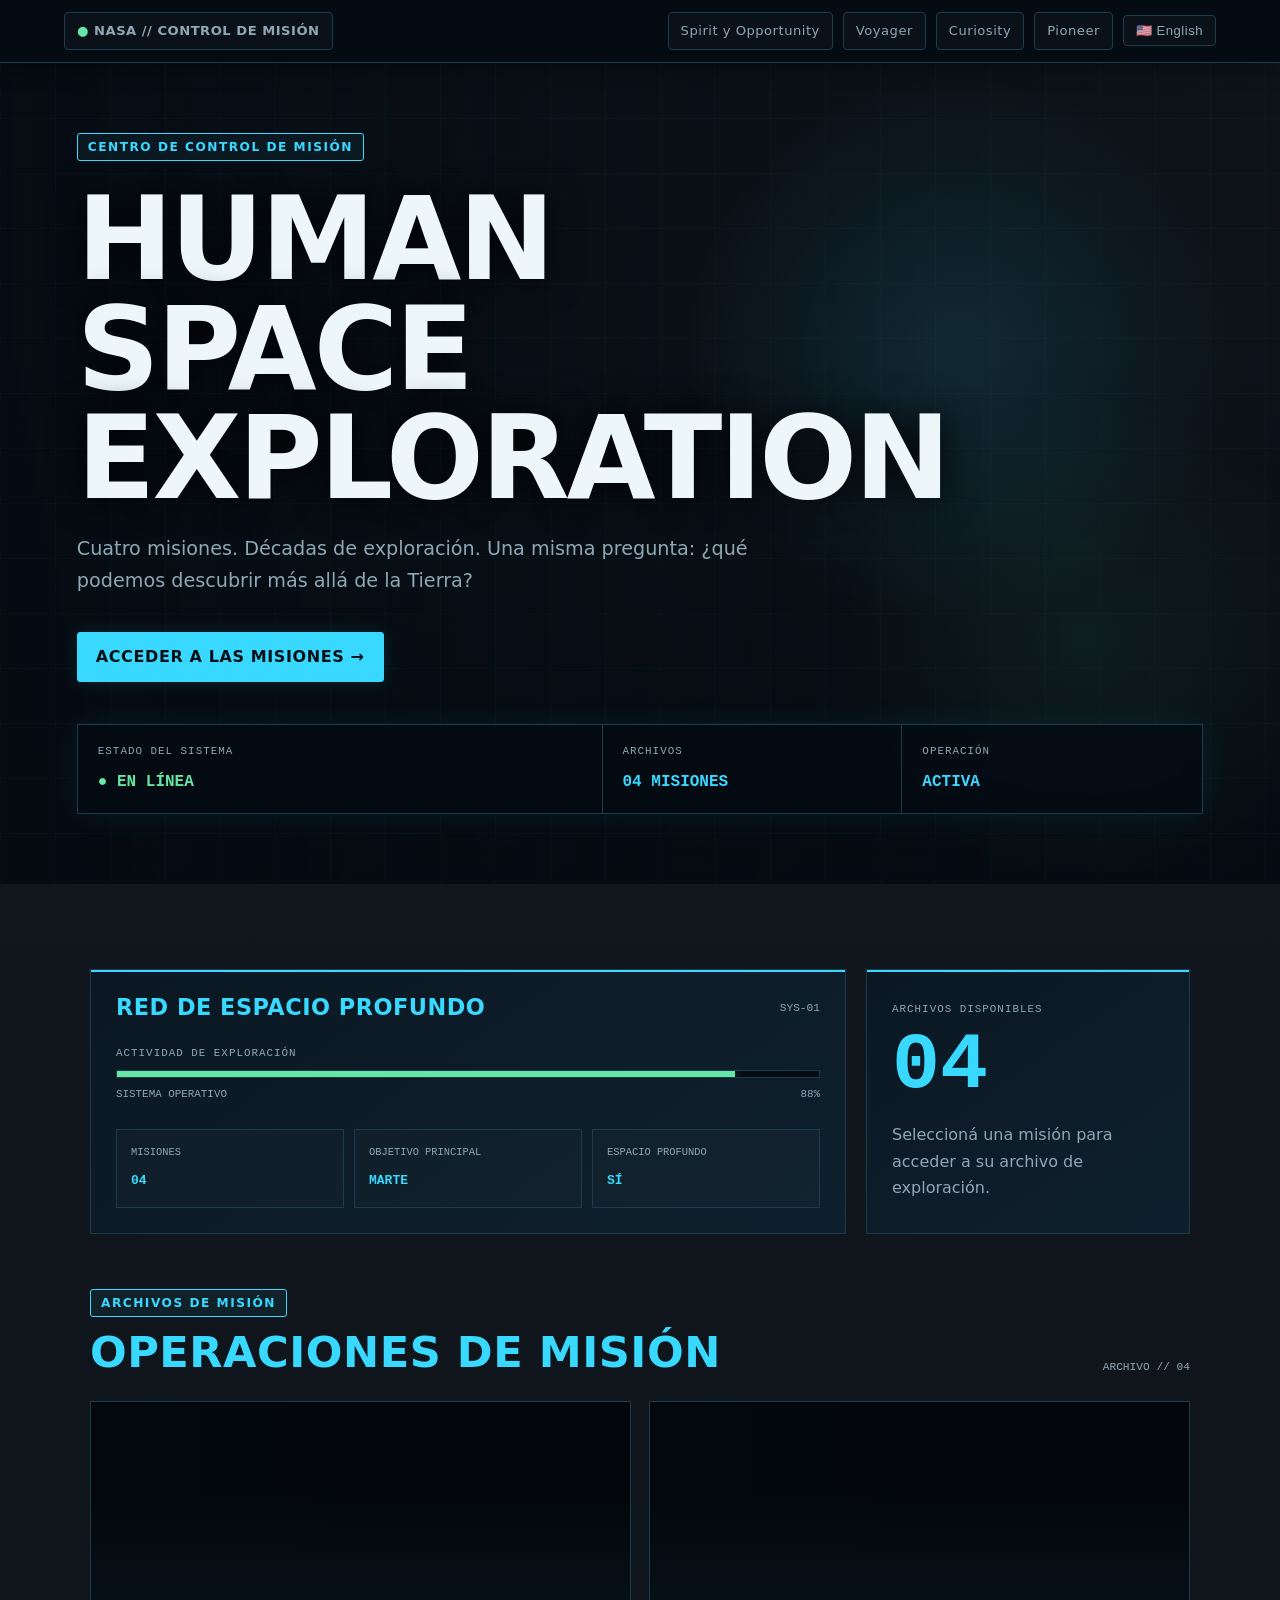
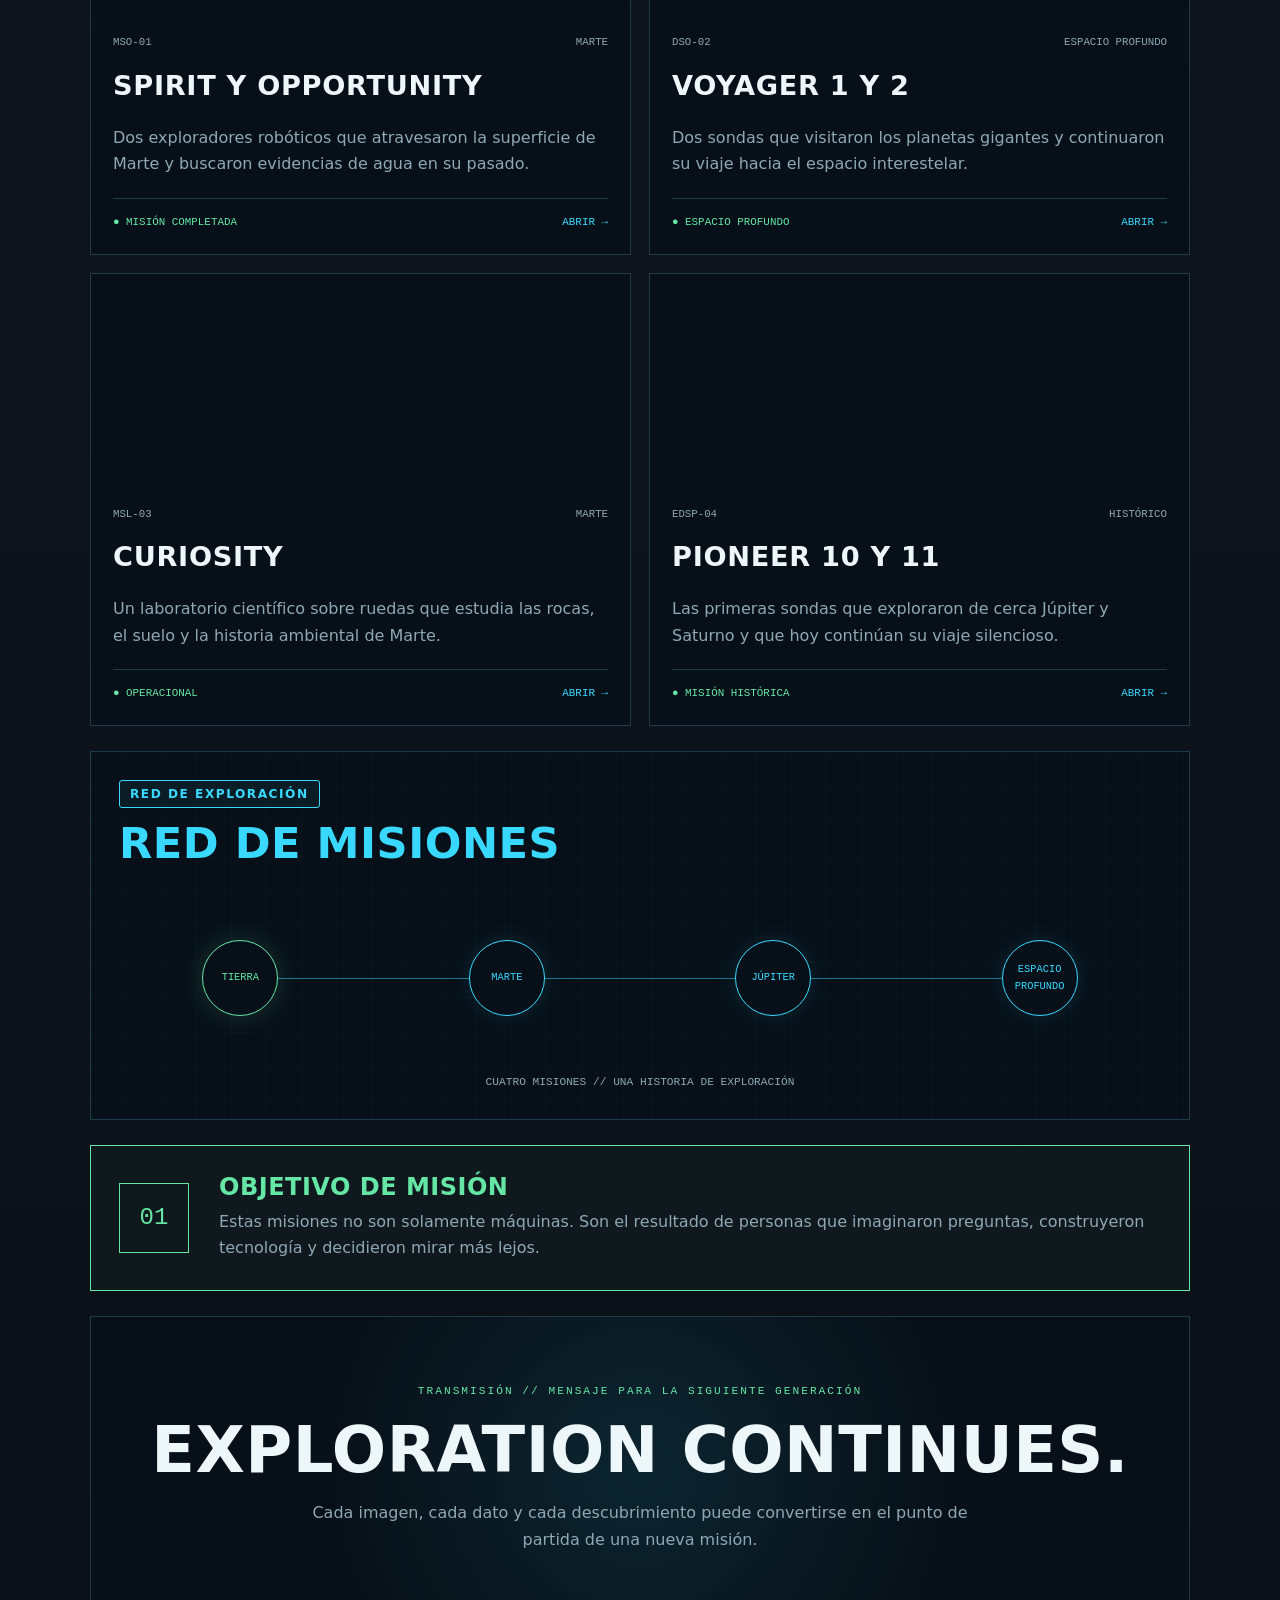
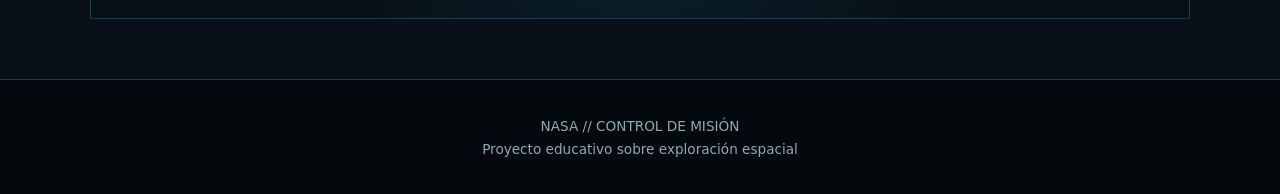
==== commit cb951fed: "Add files via upload" ====
--- a/index.html
+++ b/index.html
@@ -593,37 +593,7 @@
 
 <header class="control-hero">
 
- <div class="control-inner">
-
-  <div class="control-title">
-
-    <span class="badge"
-          data-es="CENTRO DE CONTROL DE MISIÓN"
-          data-en="MISSION CONTROL CENTER">
-      CENTRO DE CONTROL DE MISIÓN
-    </span>
-
-    <h1 data-es="HUMAN SPACE EXPLORATION"
-        data-en="HUMAN SPACE EXPLORATION">
-        HUMAN SPACE EXPLORATION
-    </h1>
-
-    <p class="lead"
-       data-es="Cuatro misiones. Décadas de exploración. Una misma pregunta: ¿qué podemos descubrir más allá de la Tierra?"
-       data-en="Four missions. Decades of exploration. One question: what can we discover beyond Earth?">
-      Cuatro misiones. Décadas de exploración. Una misma pregunta:
-      ¿qué podemos descubrir más allá de la Tierra?
-    </p>
-
-    <a class="btn"
-       href="#missions"
-       data-es="ACCEDER A LAS MISIONES →"
-       data-en="ACCESS MISSIONS →">
-      ACCEDER A LAS MISIONES →
-    </a>
-
-  </div>
-
+  <div class="control-inner">
 
     <div class="control-title">
 
@@ -1072,12 +1042,6 @@
 
       </div>
 
-      <span class="section-code"
-            data-es="TIERRA // MARTE // ESPACIO PROFUNDO"
-            data-en="EARTH // MARS // DEEP SPACE">
-        TIERRA // MARTE // ESPACIO PROFUNDO
-      </span>
-
     </div>
 
 
